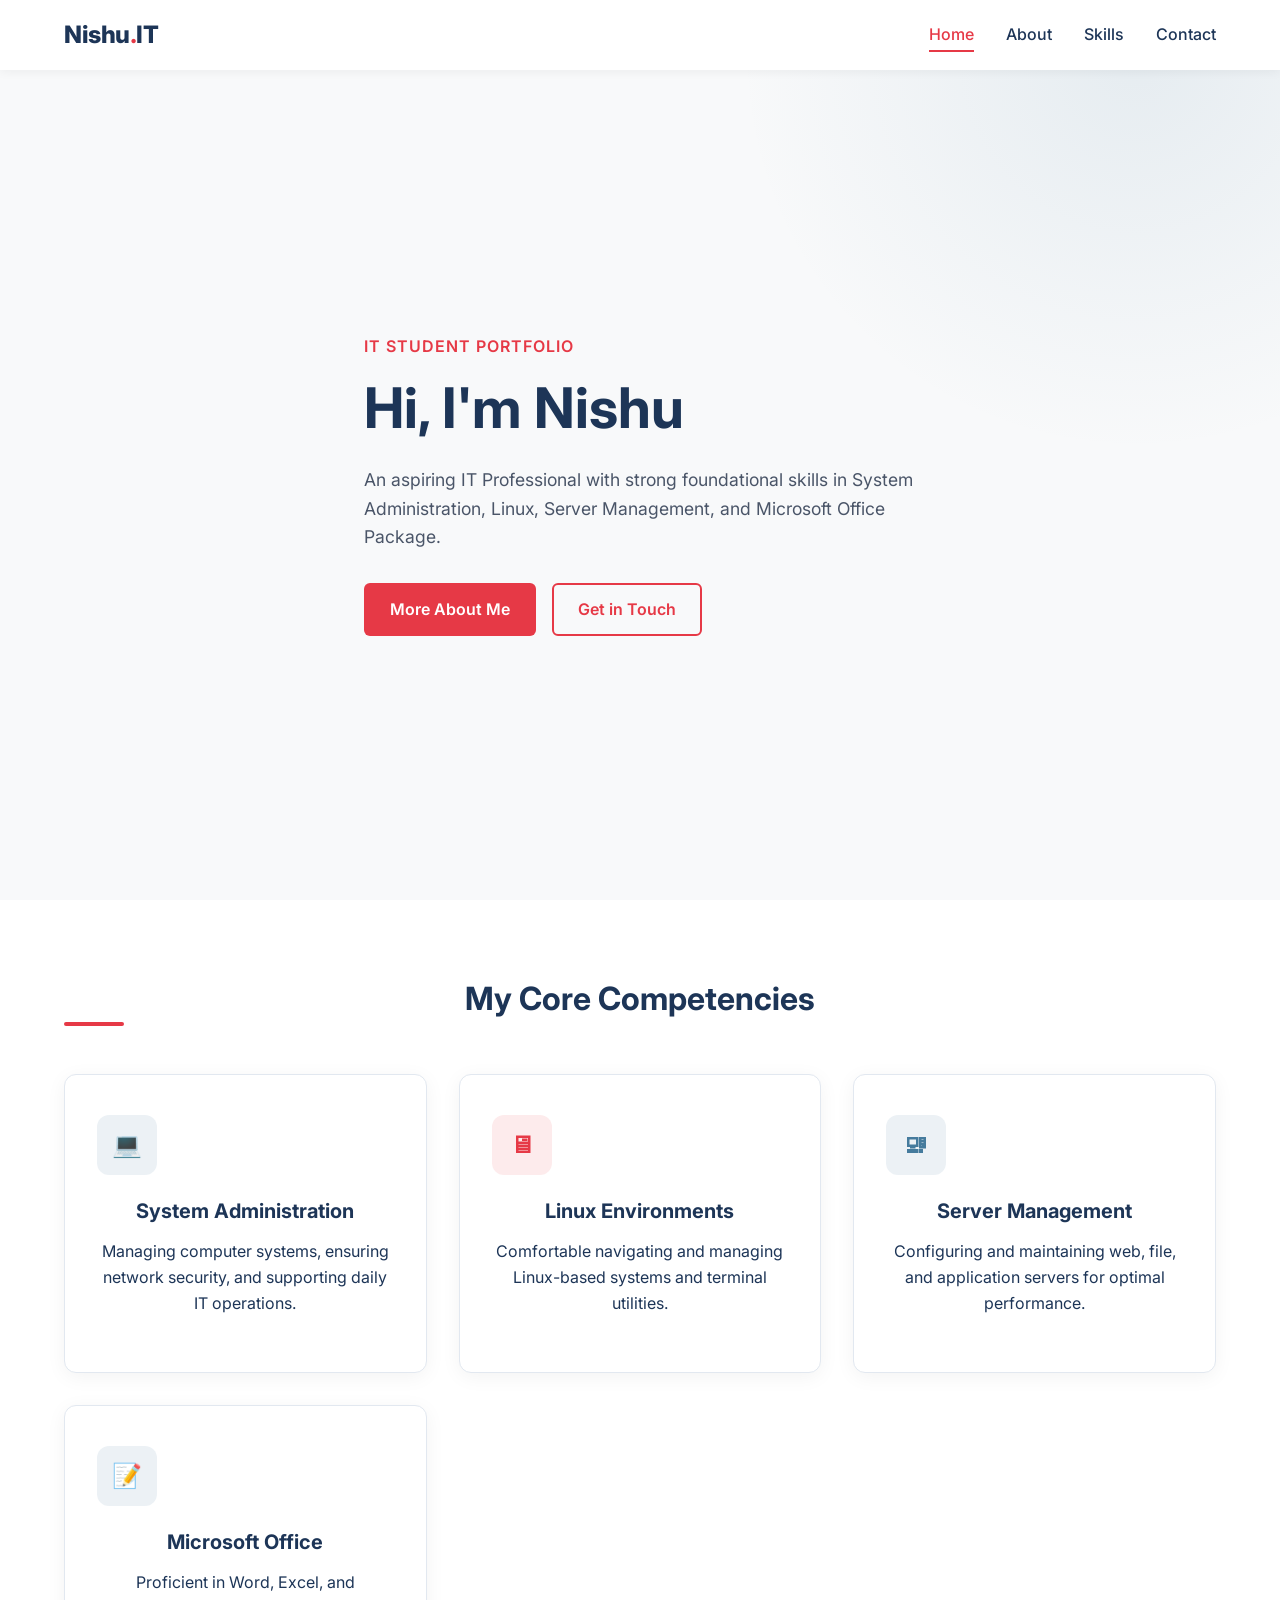
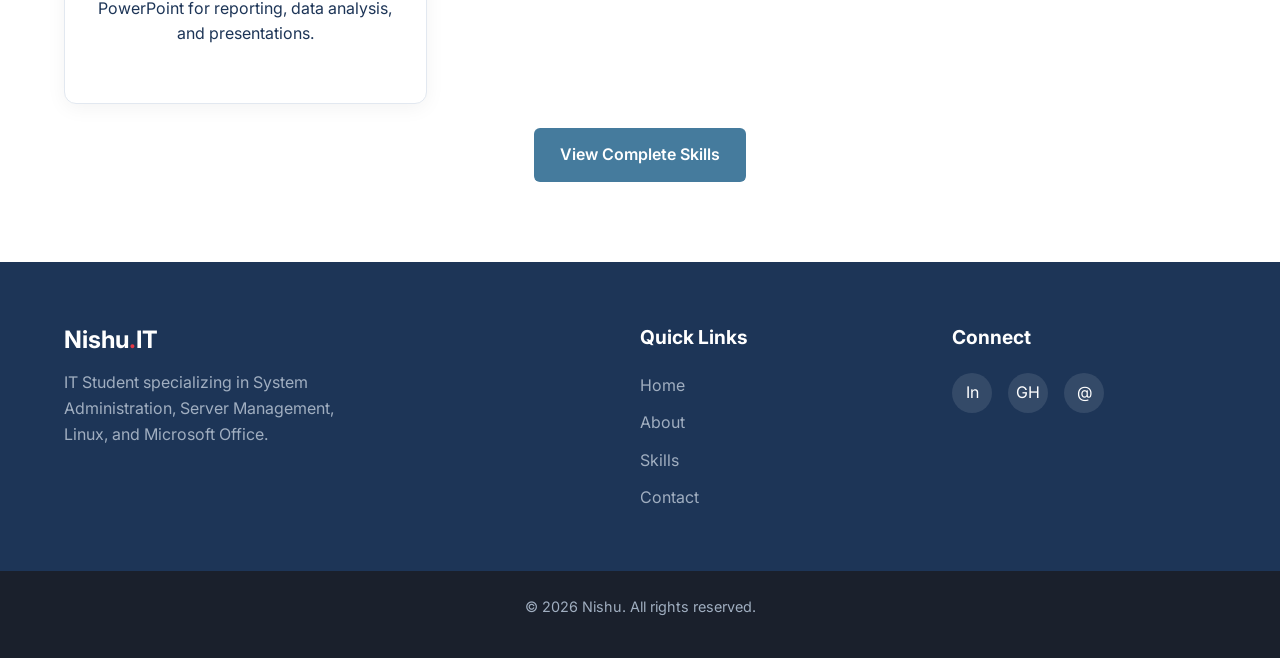
==== index.html @ 7074d77c "feat: Initialize static portfolio website with core pages, styling, and navigation components." ====
<!DOCTYPE html>
<html lang="en">
<head>
    <meta charset="UTF-8">
    <meta name="viewport" content="width=device-width, initial-scale=1.0">
    <meta name="description" content="Nishu - IT Student specialized in System Administration, Server Management, Linux, and Microsoft Office">
    <title>Nishu | IT Student Portfolio</title>
    
    <link rel="preconnect" href="https://fonts.googleapis.com">
    <link rel="preconnect" href="https://fonts.gstatic.com" crossorigin>
    <link href="https://fonts.googleapis.com/css2?family=Inter:wght@400;500;600;700;800&display=swap" rel="stylesheet">
    <link rel="stylesheet" href="styles/main.css">
</head>
<body>
    <site-navbar></site-navbar>

    <main>
        <section class="hero">
            <div class="container hero-content">
                <span class="hero-subtitle">IT Student Portfolio</span>
                <h1>Hi, I'm Nishu</h1>
                <p>An aspiring IT Professional with strong foundational skills in System Administration, Linux, Server Management, and Microsoft Office Package.</p>
                <div class="hero-buttons">
                    <a href="about.html" class="btn btn-primary">More About Me</a>
                    <a href="contact.html" class="btn btn-outline">Get in Touch</a>
                </div>
            </div>
        </section>

        <section class="section-padding">
            <div class="container text-center">
                <h2>My Core Competencies</h2>
                <div class="features-grid">
                    <div class="feature-card">
                        <div class="feature-icon">&#128187;</div>
                        <h3>System Administration</h3>
                        <p>Managing computer systems, ensuring network security, and supporting daily IT operations.</p>
                    </div>
                    <div class="feature-card">
                        <div class="feature-icon">&#128421;</div>
                        <h3>Linux Environments</h3>
                        <p>Comfortable navigating and managing Linux-based systems and terminal utilities.</p>
                    </div>
                    <div class="feature-card">
                        <div class="feature-icon">&#128435;</div>
                        <h3>Server Management</h3>
                        <p>Configuring and maintaining web, file, and application servers for optimal performance.</p>
                    </div>
                    <div class="feature-card">
                        <div class="feature-icon">&#128221;</div>
                        <h3>Microsoft Office</h3>
                        <p>Proficient in Word, Excel, and PowerPoint for reporting, data analysis, and presentations.</p>
                    </div>
                </div>
                <div class="mt-3">
                    <a href="skills.html" class="btn btn-secondary">View Complete Skills</a>
                </div>
            </div>
        </section>
    </main>

    <site-footer></site-footer>
    <script src="js/components.js"></script>
</body>
</html>
---- styles/main.css ----
:root {
    --primary-color: #E63946;  /* Red */
    --secondary-color: #457B9D; /* Blue */
    --bg-color: #FFFFFF;        /* White */
    --text-color: #1D3557;      /* Black/Dark */
    --light-bg: #F8F9FA;
    --border-color: #E2E8F0;
    --transition-speed: 0.3s;
    
    --font-main: 'Inter', -apple-system, BlinkMacSystemFont, "Segoe UI", Roboto, Helvetica, Arial, sans-serif;
}

* {
    margin: 0;
    padding: 0;
    box-sizing: border-box;
}

body {
    font-family: var(--font-main);
    color: var(--text-color);
    background-color: var(--bg-color);
    line-height: 1.6;
    display: flex;
    flex-direction: column;
    min-height: 100vh;
}

main {
    flex: 1;
}

a {
    text-decoration: none;
    color: inherit;
    transition: color var(--transition-speed) ease;
}

img {
    max-width: 100%;
    height: auto;
    display: block;
}

.container {
    width: 100%;
    max-width: 1200px;
    margin: 0 auto;
    padding: 0 1.5rem;
}

/* Typography */
h1, h2, h3, h4, h5, h6 {
    font-weight: 700;
    line-height: 1.2;
    margin-bottom: 1rem;
    color: var(--text-color);
}

h1 { font-size: 2.5rem; }
h2 { font-size: 2rem; position: relative; padding-bottom: 0.5rem; }
h2::after {
    content: '';
    position: absolute;
    bottom: 0;
    left: 0;
    width: 60px;
    height: 4px;
    background-color: var(--primary-color);
    border-radius: 2px;
}
h3 { font-size: 1.5rem; }
p { margin-bottom: 1rem; }

/* Buttons & Links */
.btn {
    display: inline-block;
    padding: 0.75rem 1.5rem;
    border-radius: 6px;
    font-weight: 600;
    text-align: center;
    cursor: pointer;
    transition: all var(--transition-speed) ease;
    border: 2px solid transparent;
}

.btn-primary {
    background-color: var(--primary-color);
    color: var(--bg-color);
}

.btn-primary:hover {
    background-color: #d62828;
    transform: translateY(-2px);
    box-shadow: 0 4px 6px rgba(230, 57, 70, 0.2);
}

.btn-secondary {
    background-color: var(--secondary-color);
    color: var(--bg-color);
}

.btn-secondary:hover {
    background-color: #1d3557;
    transform: translateY(-2px);
    box-shadow: 0 4px 6px rgba(69, 123, 157, 0.2);
}

.btn-outline {
    background-color: transparent;
    border-color: var(--primary-color);
    color: var(--primary-color);
}

.btn-outline:hover {
    background-color: var(--primary-color);
    color: var(--bg-color);
}

/* Utility Classes */
.text-center { text-align: center; }
.text-primary { color: var(--primary-color); }
.mt-1 { margin-top: 0.5rem; }
.mt-2 { margin-top: 1rem; }
.mt-3 { margin-top: 1.5rem; }
.mt-4 { margin-top: 2rem; }
.mb-1 { margin-bottom: 0.5rem; }
.mb-2 { margin-bottom: 1rem; }
.mb-3 { margin-bottom: 1.5rem; }
.mb-4 { margin-bottom: 2rem; }
.section-padding { padding: 5rem 0; }

/* Navigation */
.navbar {
    background-color: var(--bg-color);
    box-shadow: 0 2px 10px rgba(0, 0, 0, 0.05);
    position: sticky;
    top: 0;
    z-index: 1000;
}

.nav-container {
    display: flex;
    justify-content: space-between;
    align-items: center;
    height: 70px;
}

.logo {
    font-size: 1.5rem;
    font-weight: 800;
    color: var(--text-color);
    letter-spacing: -0.5px;
}

.logo .dot {
    color: var(--primary-color);
}

.nav-links {
    display: flex;
    list-style: none;
    gap: 2rem;
}

.nav-links a {
    font-weight: 500;
    font-size: 1rem;
    position: relative;
    padding: 0.5rem 0;
}

.nav-links a::after {
    content: '';
    position: absolute;
    bottom: 0;
    left: 0;
    width: 0;
    height: 2px;
    background-color: var(--primary-color);
    transition: width var(--transition-speed) ease;
}

.nav-links a:hover::after,
.nav-links a.active-link::after {
    width: 100%;
}

.nav-links a:hover,
.nav-links a.active-link {
    color: var(--primary-color);
}

.menu-toggle {
    display: none;
    background: none;
    border: none;
    font-size: 1.5rem;
    color: var(--text-color);
    cursor: pointer;
}

/* Footer */
.footer {
    background-color: var(--text-color);
    color: white;
    padding-top: 4rem;
}

.footer-container {
    display: grid;
    grid-template-columns: 2fr 1fr 1fr;
    gap: 3rem;
    margin-bottom: 3rem;
}

.footer-info h3 {
    color: white;
}

.footer-info .dot {
    color: var(--primary-color);
}

.footer-info p {
    color: #a0aec0;
    max-width: 300px;
}

.footer-links h4, .footer-social h4 {
    color: white;
    margin-bottom: 1.5rem;
    font-size: 1.2rem;
}

.footer-links ul {
    list-style: none;
}

.footer-links li {
    margin-bottom: 0.75rem;
}

.footer-links a {
    color: #a0aec0;
}

.footer-links a:hover {
    color: var(--primary-color);
    padding-left: 5px;
}

.social-icons {
    display: flex;
    gap: 1rem;
}

.social-icon {
    display: inline-flex;
    align-items: center;
    justify-content: center;
    width: 40px;
    height: 40px;
    background-color: rgba(255, 255, 255, 0.1);
    border-radius: 50%;
    color: white;
    transition: all var(--transition-speed) ease;
}

.social-icon:hover {
    background-color: var(--primary-color);
    transform: translateY(-3px);
}

.footer-bottom {
    background-color: #1a202c;
    text-align: center;
    padding: 1.5rem 0;
    color: #a0aec0;
    font-size: 0.9rem;
}

/* Hero Section */
.hero {
    min-height: calc(100vh - 70px);
    display: flex;
    align-items: center;
    background-color: var(--light-bg);
    position: relative;
    overflow: hidden;
}

.hero::before {
    content: '';
    position: absolute;
    top: -50%;
    right: -20%;
    width: 800px;
    height: 800px;
    border-radius: 50%;
    background: radial-gradient(circle, rgba(69, 123, 157, 0.1) 0%, rgba(248, 249, 250, 0) 70%);
}

.hero-content {
    max-width: 600px;
    position: relative;
    z-index: 10;
}

.hero-subtitle {
    display: inline-block;
    color: var(--primary-color);
    font-weight: 600;
    letter-spacing: 1px;
    text-transform: uppercase;
    margin-bottom: 1rem;
}

.hero h1 {
    font-size: 3.5rem;
    margin-bottom: 1.5rem;
}

.hero p {
    font-size: 1.1rem;
    color: #4a5568;
    margin-bottom: 2rem;
}

.hero-buttons {
    display: flex;
    gap: 1rem;
}

/* Page Headers */
.page-header {
    background-color: var(--light-bg);
    padding: 4rem 0;
    text-align: center;
    border-bottom: 1px solid var(--border-color);
}

.page-header h1 {
    margin-bottom: 0.5rem;
}

.page-header p {
    color: #4a5568;
    max-width: 600px;
    margin: 0 auto;
}

/* Sections */
.features-grid {
    display: grid;
    grid-template-columns: repeat(auto-fit, minmax(280px, 1fr));
    gap: 2rem;
    margin-top: 3rem;
}

.feature-card {
    background-color: var(--bg-color);
    padding: 2.5rem 2rem;
    border-radius: 12px;
    box-shadow: 0 4px 20px rgba(0, 0, 0, 0.05);
    border: 1px solid var(--border-color);
    transition: transform var(--transition-speed) ease, box-shadow var(--transition-speed) ease;
}

.feature-card:hover {
    transform: translateY(-5px);
    box-shadow: 0 10px 30px rgba(0, 0, 0, 0.08);
    border-color: var(--secondary-color);
}

.feature-icon {
    width: 60px;
    height: 60px;
    background-color: rgba(69, 123, 157, 0.1);
    color: var(--secondary-color);
    border-radius: 12px;
    display: flex;
    align-items: center;
    justify-content: center;
    font-size: 1.5rem;
    font-weight: bold;
    margin-bottom: 1.5rem;
}

.feature-card:nth-child(2) .feature-icon {
    background-color: rgba(230, 57, 70, 0.1);
    color: var(--primary-color);
}

.feature-card h3 {
    margin-bottom: 1rem;
    font-size: 1.25rem;
}

/* Skills Page */
.skills-category {
    margin-bottom: 4rem;
}

.skills-list {
    display: grid;
    grid-template-columns: repeat(auto-fill, minmax(200px, 1fr));
    gap: 1.5rem;
}

.skill-item {
    background-color: var(--light-bg);
    padding: 1.5rem;
    border-radius: 8px;
    text-align: center;
    font-weight: 500;
    border: 1px solid var(--border-color);
    transition: all var(--transition-speed) ease;
}

.skill-item:hover {
    background-color: var(--primary-color);
    color: white;
    border-color: var(--primary-color);
    transform: scale(1.05);
}

/* Contact form */
.contact-wrapper {
    display: grid;
    grid-template-columns: 1fr 1fr;
    gap: 4rem;
}

.contact-info-card {
    background-color: var(--light-bg);
    padding: 2.5rem;
    border-radius: 12px;
    margin-bottom: 1.5rem;
}

.contact-info-card h3 {
    display: flex;
    align-items: center;
    gap: 1rem;
    margin-bottom: 0.5rem;
}

.info-icon {
    color: var(--primary-color);
}

.form-group {
    margin-bottom: 1.5rem;
}

.form-group label {
    display: block;
    font-weight: 500;
    margin-bottom: 0.5rem;
}

.form-control {
    width: 100%;
    padding: 0.75rem 1rem;
    border: 1px solid var(--border-color);
    border-radius: 6px;
    font-family: inherit;
    font-size: 1rem;
    transition: border-color var(--transition-speed) ease;
}

.form-control:focus {
    outline: none;
    border-color: var(--secondary-color);
    box-shadow: 0 0 0 3px rgba(69, 123, 157, 0.1);
}

textarea.form-control {
    resize: vertical;
    min-height: 150px;
}

/* About Page */
.about-content {
    display: grid;
    grid-template-columns: 1fr 1fr;
    gap: 4rem;
    align-items: center;
}

.about-text h2 {
    margin-bottom: 1.5rem;
}

.about-image {
    background-color: var(--light-bg);
    border-radius: 20px;
    height: 400px;
    display: flex;
    align-items: center;
    justify-content: center;
    border: 1px solid var(--border-color);
    position: relative;
}

.about-image::after {
    content: '';
    position: absolute;
    top: 20px;
    left: -20px;
    width: 100%;
    height: 100%;
    border: 3px solid var(--primary-color);
    border-radius: 20px;
    z-index: -1;
}

/* Responsive */
@media (max-width: 991px) {
    .hero h1 { font-size: 2.8rem; }
    .about-content, .contact-wrapper { grid-template-columns: 1fr; gap: 3rem; }
    .footer-container { grid-template-columns: 1fr 1fr; }
}

@media (max-width: 768px) {
    .menu-toggle { display: block; }
    
    .nav-links {
        position: absolute;
        top: 70px;
        left: 0;
        width: 100%;
        background-color: var(--bg-color);
        flex-direction: column;
        gap: 0;
        box-shadow: 0 10px 15px rgba(0, 0, 0, 0.05);
        clip-path: polygon(0 0, 100% 0, 100% 0, 0 0);
        transition: clip-path 0.4s ease-in-out;
    }
    
    .nav-links.active {
        clip-path: polygon(0 0, 100% 0, 100% 100%, 0 100%);
    }
    
    .nav-links li {
        width: 100%;
        text-align: center;
    }
    
    .nav-links a {
        display: block;
        padding: 1rem;
        border-bottom: 1px solid var(--border-color);
    }
    
    .nav-links a::after { display: none; }
    
    .hero { min-height: auto; padding: 4rem 0; text-align: center; }
    .hero-buttons { justify-content: center; }
    .footer-container { grid-template-columns: 1fr; gap: 2rem; }
}

@media (max-width: 576px) {
    .hero h1 { font-size: 2.2rem; }
    .hero-buttons { flex-direction: column; }
    .section-padding { padding: 3rem 0; }
}
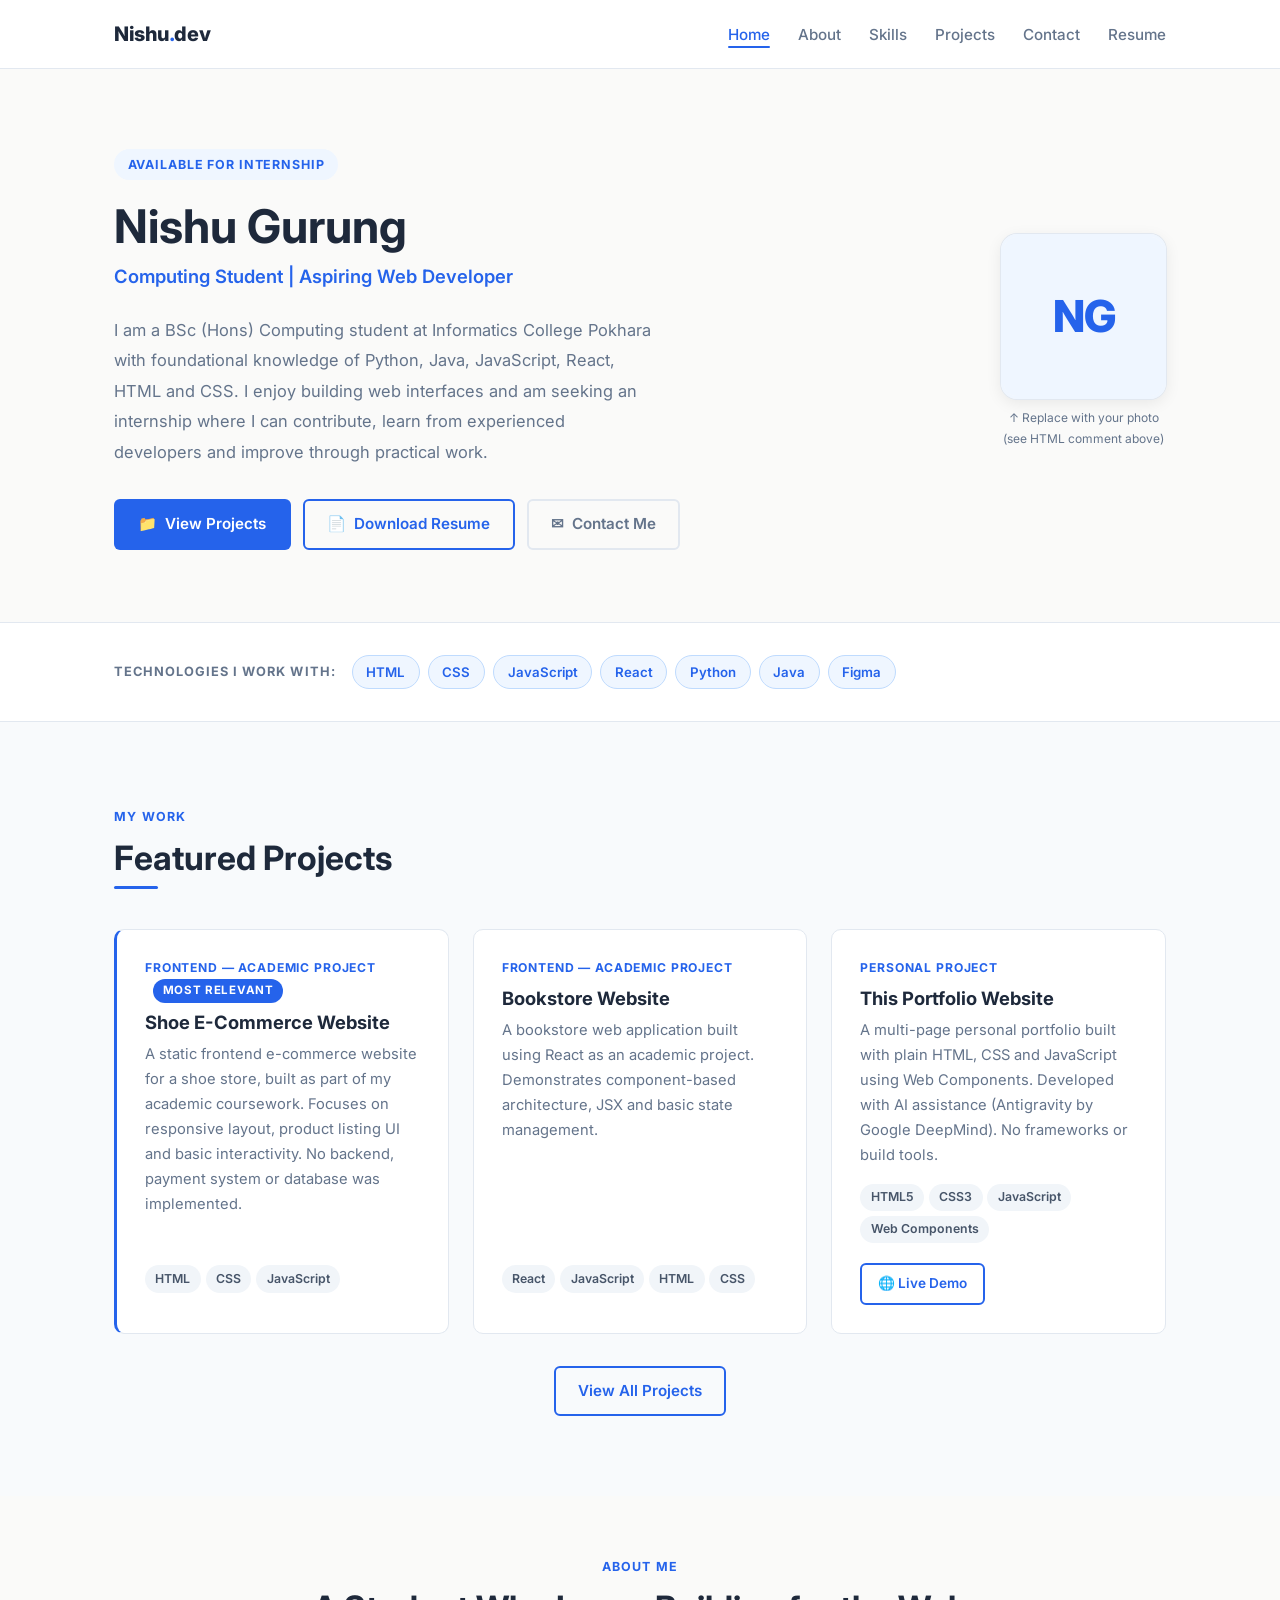
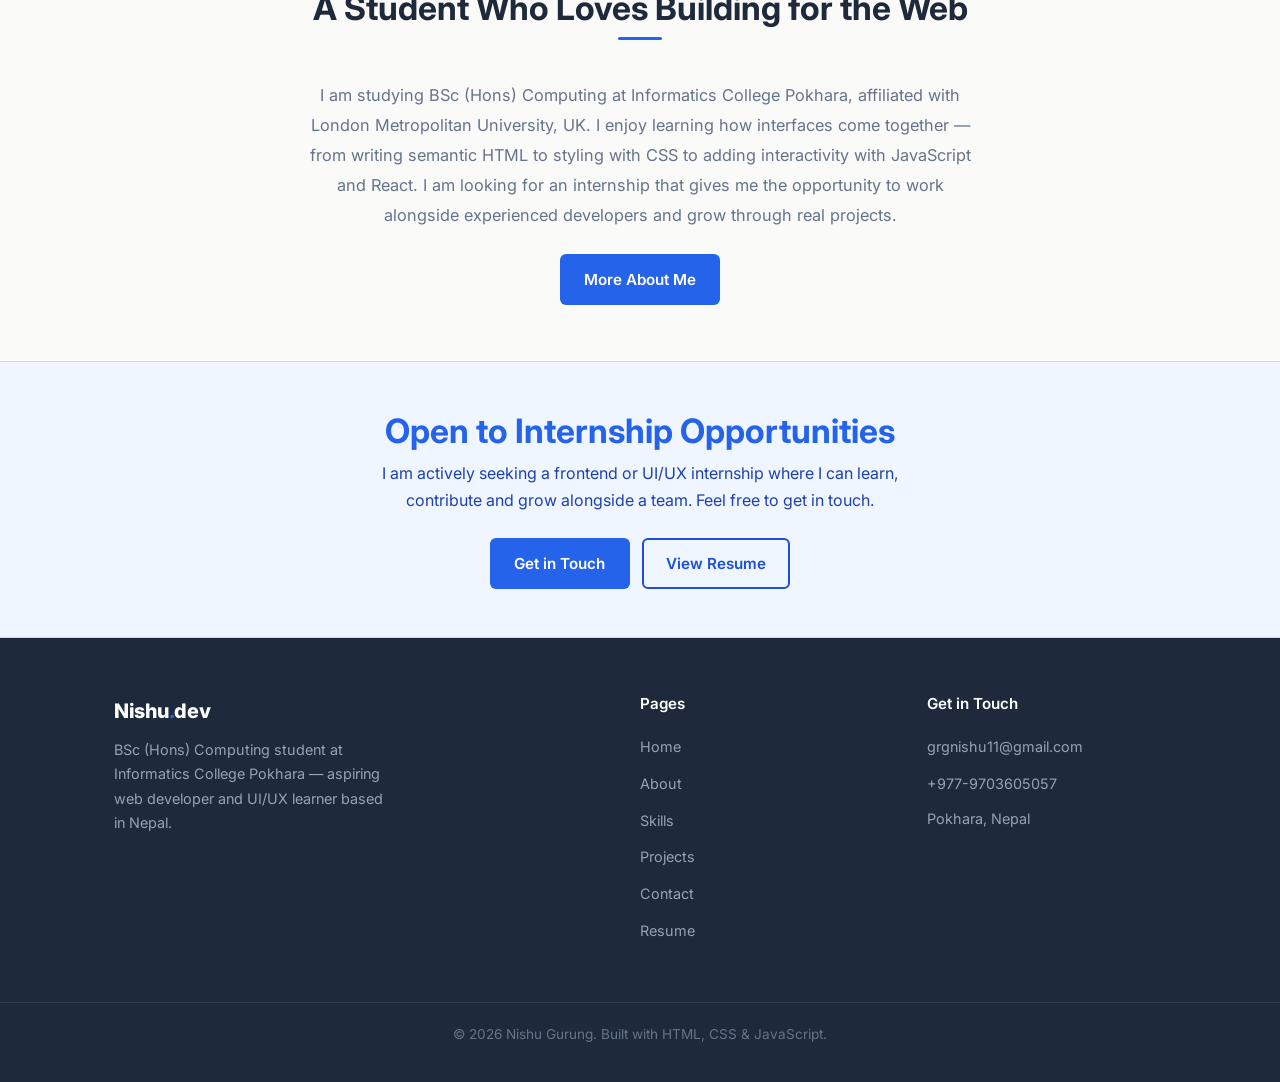
==== commit 64c77f6c: "Updating Portfolio update" ====
--- a/index.html
+++ b/index.html
@@ -3,9 +3,9 @@
 <head>
     <meta charset="UTF-8">
     <meta name="viewport" content="width=device-width, initial-scale=1.0">
-    <meta name="description" content="Nishu - IT Student specialized in System Administration, Server Management, Linux, and Microsoft Office">
-    <title>Nishu | IT Student Portfolio</title>
-    
+    <meta name="description" content="Nishu Gurung — BSc (Hons) Computing student at Informatics College Pokhara, aspiring web developer seeking a frontend or UI/UX internship.">
+    <title>Nishu Gurung | Computing Student & Aspiring Web Developer</title>
+
     <link rel="preconnect" href="https://fonts.googleapis.com">
     <link rel="preconnect" href="https://fonts.gstatic.com" crossorigin>
     <link href="https://fonts.googleapis.com/css2?family=Inter:wght@400;500;600;700;800&display=swap" rel="stylesheet">
@@ -15,45 +15,169 @@
     <site-navbar></site-navbar>
 
     <main>
+        <!-- ─── Hero ─────────────────────────────── -->
         <section class="hero">
-            <div class="container hero-content">
-                <span class="hero-subtitle">IT Student Portfolio</span>
-                <h1>Hi, I'm Nishu</h1>
-                <p>An aspiring IT Professional with strong foundational skills in System Administration, Linux, Server Management, and Microsoft Office Package.</p>
-                <div class="hero-buttons">
-                    <a href="about.html" class="btn btn-primary">More About Me</a>
-                    <a href="contact.html" class="btn btn-outline">Get in Touch</a>
+            <div class="container">
+                <div class="hero-inner">
+                    <div class="hero-text">
+                        <span class="badge">Available for Internship</span>
+                        <h1>Nishu Gurung</h1>
+                        <p class="hero-subtitle">Computing Student&nbsp;|&nbsp;Aspiring Web Developer</p>
+                        <p class="hero-intro">
+                            I am a BSc&nbsp;(Hons) Computing student at Informatics College Pokhara
+                            with foundational knowledge of Python, Java, JavaScript, React, HTML and CSS.
+                            I enjoy building web interfaces and am seeking an internship where I can
+                            contribute, learn from experienced developers and improve through practical work.
+                        </p>
+                        <div class="hero-buttons">
+                            <a href="projects.html" class="btn btn-primary">&#128193;&nbsp; View Projects</a>
+                            <a href="resume.html"   class="btn btn-outline">&#128196;&nbsp; Download Resume</a>
+                            <a href="contact.html"  class="btn btn-ghost">&#9993;&nbsp; Contact Me</a>
+                        </div>
+                    </div>
+
+                    <div class="profile-photo-wrap">
+                        <!--
+                            PHOTO: To display your real photo here:
+                            1. Save your photo as:  assets/profile.jpg
+                            2. Remove the .avatar-initials div below
+                            3. Uncomment the <img> tag below
+
+                            <img
+                                src="assets/profile.jpg"
+                                alt="Nishu Gurung — portrait"
+                                class="profile-img-container"
+                                style="display:block; width:165px; height:165px; object-fit:cover; border-radius:16px; border:3px solid var(--primary-light); box-shadow: var(--shadow-md);"
+                            >
+                        -->
+                        <div class="profile-img-container">
+                            <div class="avatar-initials" role="img" aria-label="Nishu Gurung — initials avatar">NG</div>
+                        </div>
+                        <p style="font-size:.75rem; color:var(--text-muted); text-align:center; margin-top:.6rem;">
+                            ↑ Replace with your photo<br>(see HTML comment above)
+                        </p>
+                    </div>
                 </div>
             </div>
         </section>
 
-        <section class="section-padding">
-            <div class="container text-center">
-                <h2>My Core Competencies</h2>
-                <div class="features-grid">
-                    <div class="feature-card">
-                        <div class="feature-icon">&#128187;</div>
-                        <h3>System Administration</h3>
-                        <p>Managing computer systems, ensuring network security, and supporting daily IT operations.</p>
-                    </div>
-                    <div class="feature-card">
-                        <div class="feature-icon">&#128421;</div>
-                        <h3>Linux Environments</h3>
-                        <p>Comfortable navigating and managing Linux-based systems and terminal utilities.</p>
-                    </div>
-                    <div class="feature-card">
-                        <div class="feature-icon">&#128435;</div>
-                        <h3>Server Management</h3>
-                        <p>Configuring and maintaining web, file, and application servers for optimal performance.</p>
-                    </div>
-                    <div class="feature-card">
-                        <div class="feature-icon">&#128221;</div>
-                        <h3>Microsoft Office</h3>
-                        <p>Proficient in Word, Excel, and PowerPoint for reporting, data analysis, and presentations.</p>
+        <!-- ─── Skills Strip ─────────────────────── -->
+        <div class="skills-strip">
+            <div class="container">
+                <div class="skills-strip-inner">
+                    <span class="strip-label">Technologies I work with:</span>
+                    <div class="strip-chips">
+                        <span class="strip-chip">HTML</span>
+                        <span class="strip-chip">CSS</span>
+                        <span class="strip-chip">JavaScript</span>
+                        <span class="strip-chip">React</span>
+                        <span class="strip-chip">Python</span>
+                        <span class="strip-chip">Java</span>
+                        <span class="strip-chip">Figma</span>
                     </div>
                 </div>
-                <div class="mt-3">
-                    <a href="skills.html" class="btn btn-secondary">View Complete Skills</a>
+            </div>
+        </div>
+
+        <!-- ─── Featured Projects ─────────────────── -->
+        <section class="section-padding" style="background: var(--surface-alt);">
+            <div class="container">
+                <p class="section-label">My Work</p>
+                <h2 class="section-heading">Featured Projects</h2>
+
+                <div class="projects-preview-grid">
+                    <!-- Project 1 -->
+                    <div class="project-card project-featured">
+                        <p class="project-type">Frontend — Academic Project <span class="featured-badge">Most Relevant</span></p>
+                        <h3>Shoe E-Commerce Website</h3>
+                        <p class="project-desc">
+                            A static frontend e-commerce website for a shoe store, built as part of my academic coursework.
+                            Focuses on responsive layout, product listing UI and basic interactivity.
+                            No backend, payment system or database was implemented.
+                        </p>
+                        <div class="tech-row">
+                            <span class="tech-badge">HTML</span>
+                            <span class="tech-badge">CSS</span>
+                            <span class="tech-badge">JavaScript</span>
+                        </div>
+                        <!-- Add repo/demo links here when available -->
+                    </div>
+
+                    <!-- Project 2 -->
+                    <div class="project-card">
+                        <p class="project-type">Frontend — Academic Project</p>
+                        <h3>Bookstore Website</h3>
+                        <p class="project-desc">
+                            A bookstore web application built using React as an academic project.
+                            Demonstrates component-based architecture, JSX and basic state management.
+                        </p>
+                        <div class="tech-row">
+                            <span class="tech-badge">React</span>
+                            <span class="tech-badge">JavaScript</span>
+                            <span class="tech-badge">HTML</span>
+                            <span class="tech-badge">CSS</span>
+                        </div>
+                    </div>
+
+                    <!-- Project 3: this portfolio -->
+                    <div class="project-card">
+                        <p class="project-type">Personal Project</p>
+                        <h3>This Portfolio Website</h3>
+                        <p class="project-desc">
+                            A multi-page personal portfolio built with plain HTML, CSS and JavaScript using Web Components.
+                            Developed with AI assistance (Antigravity by Google DeepMind). No frameworks or build tools.
+                        </p>
+                        <div class="tech-row">
+                            <span class="tech-badge">HTML5</span>
+                            <span class="tech-badge">CSS3</span>
+                            <span class="tech-badge">JavaScript</span>
+                            <span class="tech-badge">Web Components</span>
+                        </div>
+                        <div class="project-links">
+                            <a href="https://nishugurung.com.np/" target="_blank" rel="noopener" class="btn btn-outline btn-sm">
+                                &#127760; Live Demo
+                            </a>
+                        </div>
+                    </div>
+                </div>
+
+                <div class="text-center mt-4">
+                    <a href="projects.html" class="btn btn-outline">View All Projects</a>
+                </div>
+            </div>
+        </section>
+
+        <!-- ─── About Teaser ──────────────────────── -->
+        <section class="section-padding-sm">
+            <div class="container">
+                <div style="max-width:680px; margin:0 auto; text-align:center;">
+                    <p class="section-label">About Me</p>
+                    <h2 class="section-heading centered">A Student Who Loves Building for the Web</h2>
+                    <p style="color:var(--text-muted); font-size:1.02rem; line-height:1.85;">
+                        I am studying BSc&nbsp;(Hons) Computing at Informatics College Pokhara, affiliated with
+                        London Metropolitan University, UK. I enjoy learning how interfaces come together — from
+                        writing semantic HTML to styling with CSS to adding interactivity with JavaScript and React.
+                        I am looking for an internship that gives me the opportunity to work alongside experienced
+                        developers and grow through real projects.
+                    </p>
+                    <div class="mt-3">
+                        <a href="about.html" class="btn btn-primary">More About Me</a>
+                    </div>
+                </div>
+            </div>
+        </section>
+
+        <!-- ─── CTA Banner ────────────────────────── -->
+        <section style="background:var(--primary-light); border-top:1px solid var(--primary-border); border-bottom:1px solid var(--primary-border); padding:3rem 0;">
+            <div class="container text-center">
+                <h2 style="color:var(--primary); margin-bottom:.5rem;">Open to Internship Opportunities</h2>
+                <p style="color:#1E40AF; max-width:520px; margin:0 auto 1.5rem;">
+                    I am actively seeking a frontend or UI/UX internship where I can learn, contribute
+                    and grow alongside a team. Feel free to get in touch.
+                </p>
+                <div style="display:flex; gap:.75rem; justify-content:center; flex-wrap:wrap;">
+                    <a href="contact.html"  class="btn btn-primary">Get in Touch</a>
+                    <a href="resume.html"   class="btn btn-outline" style="border-color:#1D4ED8; color:#1D4ED8;">View Resume</a>
                 </div>
             </div>
         </section>
--- a/styles/main.css
+++ b/styles/main.css
@@ -1,568 +1,780 @@
+/* =========================================================
+   Nishu Gurung | Personal Portfolio — main.css
+   Design: clean professional, warm-white bg, blue accent
+   ========================================================= */
+
 :root {
-    --primary-color: #E63946;  /* Red */
-    --secondary-color: #457B9D; /* Blue */
-    --bg-color: #FFFFFF;        /* White */
-    --text-color: #1D3557;      /* Black/Dark */
-    --light-bg: #F8F9FA;
-    --border-color: #E2E8F0;
-    --transition-speed: 0.3s;
-    
-    --font-main: 'Inter', -apple-system, BlinkMacSystemFont, "Segoe UI", Roboto, Helvetica, Arial, sans-serif;
-}
-
-* {
-    margin: 0;
-    padding: 0;
-    box-sizing: border-box;
-}
-
+    /* Colour tokens */
+    --primary:        #2563EB;   /* blue accent */
+    --primary-hover:  #1D4ED8;
+    --primary-light:  #EFF6FF;
+    --primary-border: #BFDBFE;
+
+    --bg:             #FAFAF9;   /* warm white page */
+    --surface:        #FFFFFF;   /* card / form surfaces */
+    --surface-alt:    #F8FAFC;   /* subtle section tint */
+
+    --text:           #1E293B;   /* body text */
+    --text-muted:     #64748B;   /* secondary / captions */
+    --text-light:     #94A3B8;
+
+    --border:         #E2E8F0;
+    --shadow-sm:      0 1px 3px rgba(0,0,0,.05);
+    --shadow-md:      0 4px 16px rgba(0,0,0,.08);
+    --shadow-lg:      0 10px 32px rgba(0,0,0,.10);
+
+    --radius:         10px;
+    --radius-sm:      6px;
+    --radius-lg:      16px;
+
+    --transition:     0.25s ease;
+    --font:           'Inter', -apple-system, BlinkMacSystemFont, 'Segoe UI', Roboto, sans-serif;
+    --max-w:          1100px;
+    --nav-h:          68px;
+}
+
+/* ── Reset ──────────────────────────────────────── */
+*, *::before, *::after { box-sizing: border-box; margin: 0; padding: 0; }
+html { scroll-behavior: smooth; }
 body {
-    font-family: var(--font-main);
-    color: var(--text-color);
-    background-color: var(--bg-color);
-    line-height: 1.6;
+    font-family: var(--font);
+    background: var(--bg);
+    color: var(--text);
+    line-height: 1.7;
     display: flex;
     flex-direction: column;
     min-height: 100vh;
-}
-
-main {
-    flex: 1;
-}
-
-a {
-    text-decoration: none;
-    color: inherit;
-    transition: color var(--transition-speed) ease;
-}
-
-img {
-    max-width: 100%;
-    height: auto;
-    display: block;
-}
-
+    -webkit-font-smoothing: antialiased;
+}
+main { flex: 1; }
+img { max-width: 100%; height: auto; display: block; }
+a  { text-decoration: none; color: inherit; transition: color var(--transition); }
+ul { list-style: none; }
+
+/* ── Container ──────────────────────────────────── */
 .container {
     width: 100%;
-    max-width: 1200px;
+    max-width: var(--max-w);
     margin: 0 auto;
     padding: 0 1.5rem;
 }
 
-/* Typography */
-h1, h2, h3, h4, h5, h6 {
+/* ── Typography ─────────────────────────────────── */
+h1, h2, h3, h4 {
     font-weight: 700;
-    line-height: 1.2;
-    margin-bottom: 1rem;
-    color: var(--text-color);
-}
-
-h1 { font-size: 2.5rem; }
-h2 { font-size: 2rem; position: relative; padding-bottom: 0.5rem; }
-h2::after {
+    line-height: 1.25;
+    color: var(--text);
+    margin-bottom: .75rem;
+}
+h1 { font-size: clamp(1.9rem, 5vw, 2.9rem); }
+h2 { font-size: clamp(1.5rem, 3vw, 2.1rem); }
+h3 { font-size: 1.2rem; }
+h4 { font-size: 1rem; }
+p  { margin-bottom: 1rem; }
+
+.section-label {
+    display: inline-block;
+    font-size: .78rem;
+    font-weight: 700;
+    letter-spacing: .1em;
+    text-transform: uppercase;
+    color: var(--primary);
+    margin-bottom: .6rem;
+}
+
+.section-heading {
+    position: relative;
+    padding-bottom: .65rem;
+    margin-bottom: 2.5rem;
+}
+.section-heading::after {
     content: '';
     position: absolute;
-    bottom: 0;
-    left: 0;
-    width: 60px;
-    height: 4px;
-    background-color: var(--primary-color);
+    bottom: 0; left: 0;
+    width: 44px; height: 3px;
+    background: var(--primary);
     border-radius: 2px;
 }
-h3 { font-size: 1.5rem; }
-p { margin-bottom: 1rem; }
-
-/* Buttons & Links */
+.section-heading.centered  { text-align: center; }
+.section-heading.centered::after { left: 50%; transform: translateX(-50%); }
+
+/* ── Buttons ────────────────────────────────────── */
 .btn {
-    display: inline-block;
-    padding: 0.75rem 1.5rem;
-    border-radius: 6px;
+    display: inline-flex;
+    align-items: center;
+    justify-content: center;
+    gap: .4rem;
+    padding: .65rem 1.4rem;
+    border-radius: var(--radius-sm);
+    font-family: var(--font);
     font-weight: 600;
-    text-align: center;
+    font-size: .95rem;
     cursor: pointer;
-    transition: all var(--transition-speed) ease;
+    transition: all var(--transition);
     border: 2px solid transparent;
-}
-
+    white-space: nowrap;
+}
+.btn:focus-visible {
+    outline: 3px solid var(--primary);
+    outline-offset: 3px;
+}
 .btn-primary {
-    background-color: var(--primary-color);
-    color: var(--bg-color);
-}
-
+    background: var(--primary);
+    color: #fff;
+}
 .btn-primary:hover {
-    background-color: #d62828;
+    background: var(--primary-hover);
     transform: translateY(-2px);
-    box-shadow: 0 4px 6px rgba(230, 57, 70, 0.2);
-}
-
-.btn-secondary {
-    background-color: var(--secondary-color);
-    color: var(--bg-color);
-}
-
-.btn-secondary:hover {
-    background-color: #1d3557;
+    box-shadow: 0 4px 14px rgba(37,99,235,.28);
+}
+.btn-outline {
+    background: transparent;
+    border-color: var(--primary);
+    color: var(--primary);
+}
+.btn-outline:hover {
+    background: var(--primary);
+    color: #fff;
     transform: translateY(-2px);
-    box-shadow: 0 4px 6px rgba(69, 123, 157, 0.2);
-}
-
-.btn-outline {
-    background-color: transparent;
-    border-color: var(--primary-color);
-    color: var(--primary-color);
-}
-
-.btn-outline:hover {
-    background-color: var(--primary-color);
-    color: var(--bg-color);
-}
-
-/* Utility Classes */
-.text-center { text-align: center; }
-.text-primary { color: var(--primary-color); }
-.mt-1 { margin-top: 0.5rem; }
+}
+.btn-ghost {
+    background: transparent;
+    border-color: var(--border);
+    color: var(--text-muted);
+}
+.btn-ghost:hover {
+    border-color: var(--primary);
+    color: var(--primary);
+    background: var(--primary-light);
+}
+.btn-sm {
+    padding: .45rem 1rem;
+    font-size: .85rem;
+}
+
+/* ── Utility ────────────────────────────────────── */
+.text-center  { text-align: center; }
+.text-muted   { color: var(--text-muted); }
+.section-padding    { padding: 5rem 0; }
+.section-padding-sm { padding: 3.5rem 0; }
+.mt-1 { margin-top: .5rem; }
 .mt-2 { margin-top: 1rem; }
 .mt-3 { margin-top: 1.5rem; }
 .mt-4 { margin-top: 2rem; }
-.mb-1 { margin-bottom: 0.5rem; }
+.mb-1 { margin-bottom: .5rem; }
 .mb-2 { margin-bottom: 1rem; }
 .mb-3 { margin-bottom: 1.5rem; }
 .mb-4 { margin-bottom: 2rem; }
-.section-padding { padding: 5rem 0; }
-
-/* Navigation */
+
+/* ── Navigation ─────────────────────────────────── */
 .navbar {
-    background-color: var(--bg-color);
-    box-shadow: 0 2px 10px rgba(0, 0, 0, 0.05);
+    background: var(--surface);
+    border-bottom: 1px solid var(--border);
     position: sticky;
     top: 0;
-    z-index: 1000;
-}
-
+    z-index: 200;
+}
 .nav-container {
     display: flex;
+    align-items: center;
     justify-content: space-between;
-    align-items: center;
-    height: 70px;
-}
-
+    height: var(--nav-h);
+}
 .logo {
-    font-size: 1.5rem;
+    font-size: 1.25rem;
     font-weight: 800;
-    color: var(--text-color);
-    letter-spacing: -0.5px;
-}
-
-.logo .dot {
-    color: var(--primary-color);
-}
-
+    color: var(--text);
+    letter-spacing: -.3px;
+}
+.logo span { color: var(--primary); }
 .nav-links {
     display: flex;
-    list-style: none;
-    gap: 2rem;
-}
-
+    gap: 1.75rem;
+}
 .nav-links a {
     font-weight: 500;
-    font-size: 1rem;
+    font-size: .95rem;
+    color: var(--text-muted);
     position: relative;
-    padding: 0.5rem 0;
-}
-
+    padding: .3rem 0;
+}
+.nav-links a:hover,
+.nav-links a.active-link { color: var(--primary); }
 .nav-links a::after {
     content: '';
     position: absolute;
-    bottom: 0;
-    left: 0;
-    width: 0;
-    height: 2px;
-    background-color: var(--primary-color);
-    transition: width var(--transition-speed) ease;
-}
-
+    bottom: 0; left: 0;
+    width: 0; height: 2px;
+    background: var(--primary);
+    border-radius: 1px;
+    transition: width var(--transition);
+}
 .nav-links a:hover::after,
-.nav-links a.active-link::after {
-    width: 100%;
-}
-
-.nav-links a:hover,
-.nav-links a.active-link {
-    color: var(--primary-color);
-}
+.nav-links a.active-link::after { width: 100%; }
 
 .menu-toggle {
     display: none;
     background: none;
-    border: none;
-    font-size: 1.5rem;
-    color: var(--text-color);
+    border: 1.5px solid var(--border);
+    border-radius: var(--radius-sm);
+    padding: .35rem .65rem;
+    font-size: 1.25rem;
+    color: var(--text);
     cursor: pointer;
-}
-
-/* Footer */
+    transition: border-color var(--transition);
+}
+.menu-toggle:hover { border-color: var(--primary); color: var(--primary); }
+.menu-toggle:focus-visible { outline: 3px solid var(--primary); outline-offset: 2px; }
+
+/* ── Footer ─────────────────────────────────────── */
 .footer {
-    background-color: var(--text-color);
-    color: white;
-    padding-top: 4rem;
-}
-
-.footer-container {
+    background: #1E293B;
+    color: #CBD5E1;
+    padding-top: 3.5rem;
+}
+.footer-grid {
     display: grid;
     grid-template-columns: 2fr 1fr 1fr;
     gap: 3rem;
     margin-bottom: 3rem;
 }
-
-.footer-info h3 {
-    color: white;
-}
-
-.footer-info .dot {
-    color: var(--primary-color);
-}
-
-.footer-info p {
-    color: #a0aec0;
-    max-width: 300px;
-}
-
-.footer-links h4, .footer-social h4 {
-    color: white;
-    margin-bottom: 1.5rem;
-    font-size: 1.2rem;
-}
-
-.footer-links ul {
-    list-style: none;
-}
-
-.footer-links li {
-    margin-bottom: 0.75rem;
-}
-
-.footer-links a {
-    color: #a0aec0;
-}
-
-.footer-links a:hover {
-    color: var(--primary-color);
-    padding-left: 5px;
-}
-
-.social-icons {
-    display: flex;
-    gap: 1rem;
-}
-
-.social-icon {
+.footer-brand .logo { color: #fff; }
+.footer-brand p {
+    color: #94A3B8;
+    font-size: .9rem;
+    max-width: 280px;
+    margin-top: .6rem;
+    line-height: 1.7;
+}
+.footer-col h4 {
+    color: #fff;
+    font-size: .95rem;
+    font-weight: 600;
+    margin-bottom: 1.25rem;
+}
+.footer-col li { margin-bottom: .6rem; }
+.footer-col a { color: #94A3B8; font-size: .9rem; }
+.footer-col a:hover { color: var(--primary); }
+.social-row { display: flex; gap: .6rem; flex-wrap: wrap; }
+.social-btn {
     display: inline-flex;
     align-items: center;
     justify-content: center;
-    width: 40px;
-    height: 40px;
-    background-color: rgba(255, 255, 255, 0.1);
+    width: 38px; height: 38px;
     border-radius: 50%;
-    color: white;
-    transition: all var(--transition-speed) ease;
-}
-
-.social-icon:hover {
-    background-color: var(--primary-color);
-    transform: translateY(-3px);
-}
-
+    background: rgba(255,255,255,.08);
+    color: #CBD5E1;
+    font-size: .78rem;
+    font-weight: 700;
+    transition: all var(--transition);
+}
+.social-btn:hover {
+    background: var(--primary);
+    color: #fff;
+    transform: translateY(-2px);
+}
 .footer-bottom {
-    background-color: #1a202c;
+    border-top: 1px solid rgba(255,255,255,.08);
     text-align: center;
-    padding: 1.5rem 0;
-    color: #a0aec0;
-    font-size: 0.9rem;
-}
-
-/* Hero Section */
+    padding: 1.25rem 0;
+    font-size: .85rem;
+    color: #64748B;
+}
+
+/* ── Page Header (inner pages) ──────────────────── */
+.page-header {
+    background: var(--surface);
+    border-bottom: 1px solid var(--border);
+    padding: 3.5rem 0 3rem;
+    text-align: center;
+}
+.page-header h1  { margin-bottom: .4rem; }
+.page-header > .container > p {
+    color: var(--text-muted);
+    max-width: 520px;
+    margin: 0 auto;
+    font-size: 1.05rem;
+}
+
+/* ── Hero ───────────────────────────────────────── */
 .hero {
-    min-height: calc(100vh - 70px);
-    display: flex;
+    padding: 5rem 0 4.5rem;
+    background: var(--bg);
+}
+.hero-inner {
+    display: grid;
+    grid-template-columns: 1fr auto;
+    gap: 3.5rem;
     align-items: center;
-    background-color: var(--light-bg);
-    position: relative;
+}
+.hero-text .badge {
+    display: inline-block;
+    background: var(--primary-light);
+    color: var(--primary);
+    font-size: .78rem;
+    font-weight: 700;
+    letter-spacing: .07em;
+    text-transform: uppercase;
+    padding: .3rem .85rem;
+    border-radius: 100px;
+    margin-bottom: 1.1rem;
+}
+.hero-text h1 { margin-bottom: .35rem; }
+.hero-text .hero-subtitle {
+    font-size: 1.15rem;
+    color: var(--primary);
+    font-weight: 600;
+    margin-bottom: 1.4rem;
+}
+.hero-text .hero-intro {
+    font-size: 1.03rem;
+    color: var(--text-muted);
+    max-width: 540px;
+    line-height: 1.85;
+    margin-bottom: 0;
+}
+.hero-buttons {
+    display: flex;
+    flex-wrap: wrap;
+    gap: .75rem;
+    margin-top: 2rem;
+}
+
+/* Photo / Initials */
+.profile-photo-wrap { flex-shrink: 0; }
+.profile-img-container {
+    width: 165px;
+    height: 165px;
+    border-radius: var(--radius-lg);
     overflow: hidden;
-}
-
-.hero::before {
-    content: '';
-    position: absolute;
-    top: -50%;
-    right: -20%;
-    width: 800px;
-    height: 800px;
-    border-radius: 50%;
-    background: radial-gradient(circle, rgba(69, 123, 157, 0.1) 0%, rgba(248, 249, 250, 0) 70%);
-}
-
-.hero-content {
-    max-width: 600px;
-    position: relative;
-    z-index: 10;
-}
-
-.hero-subtitle {
-    display: inline-block;
-    color: var(--primary-color);
-    font-weight: 600;
-    letter-spacing: 1px;
-    text-transform: uppercase;
-    margin-bottom: 1rem;
-}
-
-.hero h1 {
-    font-size: 3.5rem;
-    margin-bottom: 1.5rem;
-}
-
-.hero p {
-    font-size: 1.1rem;
-    color: #4a5568;
-    margin-bottom: 2rem;
-}
-
-.hero-buttons {
-    display: flex;
-    gap: 1rem;
-}
-
-/* Page Headers */
-.page-header {
-    background-color: var(--light-bg);
-    padding: 4rem 0;
-    text-align: center;
-    border-bottom: 1px solid var(--border-color);
-}
-
-.page-header h1 {
-    margin-bottom: 0.5rem;
-}
-
-.page-header p {
-    color: #4a5568;
-    max-width: 600px;
-    margin: 0 auto;
-}
-
-/* Sections */
-.features-grid {
-    display: grid;
-    grid-template-columns: repeat(auto-fit, minmax(280px, 1fr));
-    gap: 2rem;
-    margin-top: 3rem;
-}
-
-.feature-card {
-    background-color: var(--bg-color);
-    padding: 2.5rem 2rem;
-    border-radius: 12px;
-    box-shadow: 0 4px 20px rgba(0, 0, 0, 0.05);
-    border: 1px solid var(--border-color);
-    transition: transform var(--transition-speed) ease, box-shadow var(--transition-speed) ease;
-}
-
-.feature-card:hover {
-    transform: translateY(-5px);
-    box-shadow: 0 10px 30px rgba(0, 0, 0, 0.08);
-    border-color: var(--secondary-color);
-}
-
-.feature-icon {
-    width: 60px;
-    height: 60px;
-    background-color: rgba(69, 123, 157, 0.1);
-    color: var(--secondary-color);
-    border-radius: 12px;
+    border: 3px solid var(--primary-light);
+    box-shadow: 0 0 0 1px var(--border), var(--shadow-md);
+}
+.profile-img-container img {
+    width: 100%; height: 100%;
+    object-fit: cover;
+    object-position: center top;
+}
+.avatar-initials {
+    width: 100%; height: 100%;
     display: flex;
     align-items: center;
     justify-content: center;
-    font-size: 1.5rem;
-    font-weight: bold;
+    background: var(--primary-light);
+    color: var(--primary);
+    font-size: 2.75rem;
+    font-weight: 800;
+    letter-spacing: -1px;
+    user-select: none;
+}
+
+/* ── Home — Quick Skills Strip ──────────────────── */
+.skills-strip {
+    background: var(--surface);
+    border-top: 1px solid var(--border);
+    border-bottom: 1px solid var(--border);
+    padding: 2rem 0;
+}
+.skills-strip-inner {
+    display: flex;
+    align-items: center;
+    gap: 1rem;
+    flex-wrap: wrap;
+}
+.strip-label {
+    font-size: .8rem;
+    font-weight: 700;
+    text-transform: uppercase;
+    letter-spacing: .08em;
+    color: var(--text-muted);
+    white-space: nowrap;
+}
+.strip-chips {
+    display: flex;
+    flex-wrap: wrap;
+    gap: .5rem;
+}
+.strip-chip {
+    background: var(--primary-light);
+    color: var(--primary);
+    font-size: .83rem;
+    font-weight: 600;
+    padding: .3rem .85rem;
+    border-radius: 100px;
+    border: 1px solid var(--primary-border);
+}
+
+/* ── Home — Featured Projects Preview ──────────── */
+.projects-preview-grid {
+    display: grid;
+    grid-template-columns: repeat(auto-fill, minmax(300px, 1fr));
+    gap: 1.5rem;
+    margin-top: 2.5rem;
+}
+
+/* ── Skills Page ────────────────────────────────── */
+.skills-grid {
+    display: grid;
+    grid-template-columns: repeat(auto-fill, minmax(260px, 1fr));
+    gap: 1.5rem;
+}
+.skill-card {
+    background: var(--surface);
+    border: 1px solid var(--border);
+    border-radius: var(--radius);
+    padding: 1.75rem;
+    transition: all var(--transition);
+}
+.skill-card:hover {
+    border-color: var(--primary);
+    box-shadow: var(--shadow-md);
+    transform: translateY(-3px);
+}
+.skill-card-icon { font-size: 1.9rem; margin-bottom: .8rem; }
+.skill-card h3   { font-size: 1.1rem; margin-bottom: .4rem; }
+.skill-card p    { font-size: .9rem; color: var(--text-muted); margin: 0; }
+
+.concepts-row {
+    display: flex;
+    flex-wrap: wrap;
+    gap: .35rem;
+    margin-top: .85rem;
+}
+.concept-tag {
+    background: var(--surface-alt);
+    border: 1px solid var(--border);
+    color: var(--text-muted);
+    font-size: .76rem;
+    font-weight: 500;
+    padding: .18rem .6rem;
+    border-radius: 100px;
+}
+
+/* ── Projects Page ──────────────────────────────── */
+.projects-grid {
+    display: grid;
+    grid-template-columns: repeat(auto-fill, minmax(320px, 1fr));
+    gap: 1.75rem;
+}
+.project-card {
+    background: var(--surface);
+    border: 1px solid var(--border);
+    border-radius: var(--radius);
+    padding: 1.75rem;
+    display: flex;
+    flex-direction: column;
+    transition: all var(--transition);
+}
+.project-card:hover {
+    border-color: var(--primary);
+    box-shadow: var(--shadow-md);
+    transform: translateY(-3px);
+}
+.project-card .project-type {
+    font-size: .76rem;
+    font-weight: 700;
+    color: var(--primary);
+    text-transform: uppercase;
+    letter-spacing: .07em;
+    margin-bottom: .5rem;
+}
+.project-card h3 { margin-bottom: .5rem; font-size: 1.15rem; }
+.project-card .project-desc {
+    font-size: .92rem;
+    color: var(--text-muted);
+    flex: 1;
+    margin-bottom: 0;
+}
+.tech-row {
+    display: flex;
+    flex-wrap: wrap;
+    gap: .3rem;
+    margin: 1rem 0 .75rem;
+}
+.tech-badge {
+    background: #F1F5F9;
+    color: #475569;
+    font-size: .77rem;
+    font-weight: 600;
+    padding: .2rem .65rem;
+    border-radius: 100px;
+}
+.project-links { display: flex; gap: .6rem; flex-wrap: wrap; margin-top: .5rem; }
+.project-featured {
+    border-left: 3px solid var(--primary);
+}
+.featured-badge {
+    display: inline-block;
+    background: var(--primary);
+    color: #fff;
+    font-size: .72rem;
+    font-weight: 700;
+    letter-spacing: .06em;
+    text-transform: uppercase;
+    padding: .15rem .6rem;
+    border-radius: 100px;
+    margin-left: .5rem;
+    vertical-align: middle;
+}
+
+/* ── About Page ─────────────────────────────────── */
+.about-layout {
+    display: grid;
+    grid-template-columns: auto 1fr;
+    gap: 3.5rem;
+    align-items: start;
+}
+.about-photo-wrap {
+    width: 200px;
+    flex-shrink: 0;
+}
+.about-photo-box {
+    width: 200px;
+    height: 220px;
+    border-radius: var(--radius-lg);
+    overflow: hidden;
+    border: 3px solid var(--primary-light);
+    box-shadow: var(--shadow-md);
+}
+.about-photo-box img {
+    width: 100%; height: 100%;
+    object-fit: cover;
+    object-position: center top;
+}
+.about-photo-box .avatar-initials { font-size: 3.2rem; }
+
+.edu-card {
+    background: var(--primary-light);
+    border: 1px solid var(--primary-border);
+    border-radius: var(--radius);
+    padding: 1.5rem 1.75rem;
+    margin-top: 2rem;
+}
+.edu-card h4    { color: #1D4ED8; margin-bottom: .2rem; }
+.edu-card p     { font-size: .92rem; color: #1E40AF; margin: .15rem 0 0; }
+.edu-card p:last-child { margin-bottom: 0; }
+
+.interests-list {
+    display: flex;
+    flex-wrap: wrap;
+    gap: .5rem;
+    margin-top: 1rem;
+}
+.interest-chip {
+    background: var(--surface);
+    border: 1px solid var(--border);
+    border-radius: 100px;
+    padding: .3rem .9rem;
+    font-size: .85rem;
+    font-weight: 500;
+    color: var(--text-muted);
+    transition: all var(--transition);
+}
+.interest-chip:hover {
+    border-color: var(--primary);
+    color: var(--primary);
+    background: var(--primary-light);
+}
+
+/* ── Contact Page ───────────────────────────────── */
+.contact-layout {
+    display: grid;
+    grid-template-columns: 1fr 1.4fr;
+    gap: 4rem;
+    align-items: start;
+}
+.contact-info-card {
+    display: flex;
+    align-items: flex-start;
+    gap: 1rem;
+    background: var(--surface);
+    border: 1px solid var(--border);
+    border-radius: var(--radius);
+    padding: 1.4rem 1.6rem;
+    margin-bottom: .9rem;
+    transition: all var(--transition);
+}
+.contact-info-card:hover {
+    border-color: var(--primary);
+    box-shadow: var(--shadow-sm);
+}
+.contact-icon { font-size: 1.5rem; flex-shrink: 0; margin-top: .05rem; }
+.contact-info-card h4  { font-size: 1rem; margin-bottom: .15rem; }
+.contact-info-card a   { font-size: .92rem; color: var(--primary); }
+.contact-info-card a:hover { color: var(--primary-hover); text-decoration: underline; }
+.contact-info-card p   { font-size: .92rem; color: var(--text-muted); margin: 0; }
+
+/* Form */
+.contact-form-wrap { }
+.form-note {
+    background: #FFFBEB;
+    border: 1px solid #FDE68A;
+    border-radius: var(--radius-sm);
+    padding: .85rem 1rem;
+    font-size: .85rem;
+    color: #92400E;
     margin-bottom: 1.5rem;
-}
-
-.feature-card:nth-child(2) .feature-icon {
-    background-color: rgba(230, 57, 70, 0.1);
-    color: var(--primary-color);
-}
-
-.feature-card h3 {
-    margin-bottom: 1rem;
-    font-size: 1.25rem;
-}
-
-/* Skills Page */
-.skills-category {
-    margin-bottom: 4rem;
-}
-
-.skills-list {
+    line-height: 1.6;
+}
+.form-group  { margin-bottom: 1.25rem; }
+.form-group label {
+    display: block;
+    font-weight: 600;
+    font-size: .9rem;
+    margin-bottom: .4rem;
+    color: var(--text);
+}
+.form-control {
+    width: 100%;
+    padding: .7rem 1rem;
+    border: 1.5px solid var(--border);
+    border-radius: var(--radius-sm);
+    font-family: var(--font);
+    font-size: .95rem;
+    background: var(--surface);
+    color: var(--text);
+    transition: border-color var(--transition), box-shadow var(--transition);
+}
+.form-control::placeholder { color: var(--text-light); }
+.form-control:focus {
+    outline: none;
+    border-color: var(--primary);
+    box-shadow: 0 0 0 3px rgba(37,99,235,.1);
+}
+textarea.form-control {
+    resize: vertical;
+    min-height: 140px;
+}
+.form-submit-note {
+    font-size: .82rem;
+    color: var(--text-muted);
+    margin-top: .6rem;
+    text-align: center;
+}
+
+/* ── Resume Page ────────────────────────────────── */
+.resume-wrap {
+    max-width: 820px;
+    margin: 0 auto;
+}
+.resume-header-bar {
+    background: var(--surface);
+    border: 1px solid var(--border);
+    border-radius: var(--radius);
+    padding: 2rem 2.5rem;
+    margin-bottom: 2rem;
+    display: flex;
+    align-items: center;
+    justify-content: space-between;
+    gap: 1.5rem;
+    flex-wrap: wrap;
+}
+.resume-header-bar h1  { margin-bottom: .2rem; font-size: 2rem; }
+.resume-header-bar .resume-title { color: var(--primary); font-weight: 600; font-size: 1rem; margin: 0; }
+.resume-contact-row {
+    display: flex;
+    flex-direction: column;
+    gap: .35rem;
+    font-size: .88rem;
+    color: var(--text-muted);
+}
+.resume-contact-row a { color: var(--primary); }
+.resume-section {
+    background: var(--surface);
+    border: 1px solid var(--border);
+    border-radius: var(--radius);
+    padding: 1.75rem 2rem;
+    margin-bottom: 1.25rem;
+}
+.resume-section h2 {
+    font-size: 1rem;
+    text-transform: uppercase;
+    letter-spacing: .1em;
+    color: var(--primary);
+    border-bottom: 1px solid var(--border);
+    padding-bottom: .6rem;
+    margin-bottom: 1.1rem;
+}
+.resume-section h2::after { display: none; }
+.resume-entry { margin-bottom: 1rem; }
+.resume-entry:last-child { margin-bottom: 0; }
+.resume-entry h4  { font-size: 1rem; margin-bottom: .1rem; }
+.resume-entry .meta {
+    font-size: .85rem;
+    color: var(--text-muted);
+    margin-bottom: .3rem;
+}
+.resume-entry p { font-size: .92rem; color: var(--text); margin: 0; }
+.resume-skills-grid {
     display: grid;
     grid-template-columns: repeat(auto-fill, minmax(200px, 1fr));
-    gap: 1.5rem;
-}
-
-.skill-item {
-    background-color: var(--light-bg);
-    padding: 1.5rem;
-    border-radius: 8px;
-    text-align: center;
+    gap: .5rem;
+}
+.resume-skill-item {
+    background: var(--surface-alt);
+    border: 1px solid var(--border);
+    border-radius: var(--radius-sm);
+    padding: .4rem .8rem;
+    font-size: .88rem;
     font-weight: 500;
-    border: 1px solid var(--border-color);
-    transition: all var(--transition-speed) ease;
-}
-
-.skill-item:hover {
-    background-color: var(--primary-color);
-    color: white;
-    border-color: var(--primary-color);
-    transform: scale(1.05);
-}
-
-/* Contact form */
-.contact-wrapper {
-    display: grid;
-    grid-template-columns: 1fr 1fr;
-    gap: 4rem;
-}
-
-.contact-info-card {
-    background-color: var(--light-bg);
-    padding: 2.5rem;
-    border-radius: 12px;
+}
+.print-bar {
+    display: flex;
+    justify-content: flex-end;
+    gap: .75rem;
     margin-bottom: 1.5rem;
 }
 
-.contact-info-card h3 {
-    display: flex;
-    align-items: center;
-    gap: 1rem;
-    margin-bottom: 0.5rem;
-}
-
-.info-icon {
-    color: var(--primary-color);
-}
-
-.form-group {
-    margin-bottom: 1.5rem;
-}
-
-.form-group label {
-    display: block;
-    font-weight: 500;
-    margin-bottom: 0.5rem;
-}
-
-.form-control {
-    width: 100%;
-    padding: 0.75rem 1rem;
-    border: 1px solid var(--border-color);
-    border-radius: 6px;
-    font-family: inherit;
-    font-size: 1rem;
-    transition: border-color var(--transition-speed) ease;
-}
-
-.form-control:focus {
-    outline: none;
-    border-color: var(--secondary-color);
-    box-shadow: 0 0 0 3px rgba(69, 123, 157, 0.1);
-}
-
-textarea.form-control {
-    resize: vertical;
-    min-height: 150px;
-}
-
-/* About Page */
-.about-content {
-    display: grid;
-    grid-template-columns: 1fr 1fr;
-    gap: 4rem;
-    align-items: center;
-}
-
-.about-text h2 {
-    margin-bottom: 1.5rem;
-}
-
-.about-image {
-    background-color: var(--light-bg);
-    border-radius: 20px;
-    height: 400px;
-    display: flex;
-    align-items: center;
-    justify-content: center;
-    border: 1px solid var(--border-color);
-    position: relative;
-}
-
-.about-image::after {
-    content: '';
-    position: absolute;
-    top: 20px;
-    left: -20px;
-    width: 100%;
-    height: 100%;
-    border: 3px solid var(--primary-color);
-    border-radius: 20px;
-    z-index: -1;
-}
-
-/* Responsive */
-@media (max-width: 991px) {
-    .hero h1 { font-size: 2.8rem; }
-    .about-content, .contact-wrapper { grid-template-columns: 1fr; gap: 3rem; }
-    .footer-container { grid-template-columns: 1fr 1fr; }
+@media print {
+    .navbar, .footer, .print-bar, .page-header { display: none !important; }
+    body { background: #fff; }
+    .resume-wrap { max-width: 100%; }
+    .resume-section, .resume-header-bar { border: 1px solid #ccc; box-shadow: none; }
+    .section-padding { padding: 0; }
+    .container { padding: 0; }
+}
+
+/* ── Responsive ─────────────────────────────────── */
+@media (max-width: 960px) {
+    .hero-inner { grid-template-columns: 1fr; gap: 2rem; }
+    .profile-photo-wrap { order: -1; }
+    .about-layout { grid-template-columns: 1fr; }
+    .about-photo-wrap { width: 100%; }
+    .about-photo-box { width: 160px; height: 180px; }
+    .about-photo-box .avatar-initials { font-size: 2.6rem; }
+    .contact-layout { grid-template-columns: 1fr; gap: 2.5rem; }
+    .footer-grid { grid-template-columns: 1fr 1fr; gap: 2rem; }
 }
 
 @media (max-width: 768px) {
-    .menu-toggle { display: block; }
-    
+    .menu-toggle { display: flex; align-items: center; }
     .nav-links {
         position: absolute;
-        top: 70px;
+        top: var(--nav-h);
         left: 0;
         width: 100%;
-        background-color: var(--bg-color);
         flex-direction: column;
         gap: 0;
-        box-shadow: 0 10px 15px rgba(0, 0, 0, 0.05);
+        background: var(--surface);
+        border-bottom: 1px solid var(--border);
+        box-shadow: var(--shadow-md);
         clip-path: polygon(0 0, 100% 0, 100% 0, 0 0);
-        transition: clip-path 0.4s ease-in-out;
+        transition: clip-path 0.35s ease;
     }
-    
-    .nav-links.active {
-        clip-path: polygon(0 0, 100% 0, 100% 100%, 0 100%);
-    }
-    
-    .nav-links li {
-        width: 100%;
-        text-align: center;
-    }
-    
-    .nav-links a {
-        display: block;
-        padding: 1rem;
-        border-bottom: 1px solid var(--border-color);
-    }
-    
+    .nav-links.active { clip-path: polygon(0 0, 100% 0, 100% 100%, 0 100%); }
+    .nav-links li { width: 100%; text-align: center; }
+    .nav-links a { display: block; padding: .9rem 1rem; border-bottom: 1px solid var(--border); }
     .nav-links a::after { display: none; }
-    
-    .hero { min-height: auto; padding: 4rem 0; text-align: center; }
-    .hero-buttons { justify-content: center; }
-    .footer-container { grid-template-columns: 1fr; gap: 2rem; }
+    .section-padding { padding: 3.5rem 0; }
+    .footer-grid { grid-template-columns: 1fr; }
+    .projects-grid, .projects-preview-grid { grid-template-columns: 1fr; }
 }
 
 @media (max-width: 576px) {
-    .hero h1 { font-size: 2.2rem; }
+    .hero { padding: 3rem 0 3rem; }
+    .profile-img-container { width: 120px; height: 120px; }
     .hero-buttons { flex-direction: column; }
-    .section-padding { padding: 3rem 0; }
-}
+    .hero-buttons .btn { width: 100%; }
+    .resume-header-bar { flex-direction: column; align-items: flex-start; }
+    .skills-grid { grid-template-columns: 1fr; }
+}
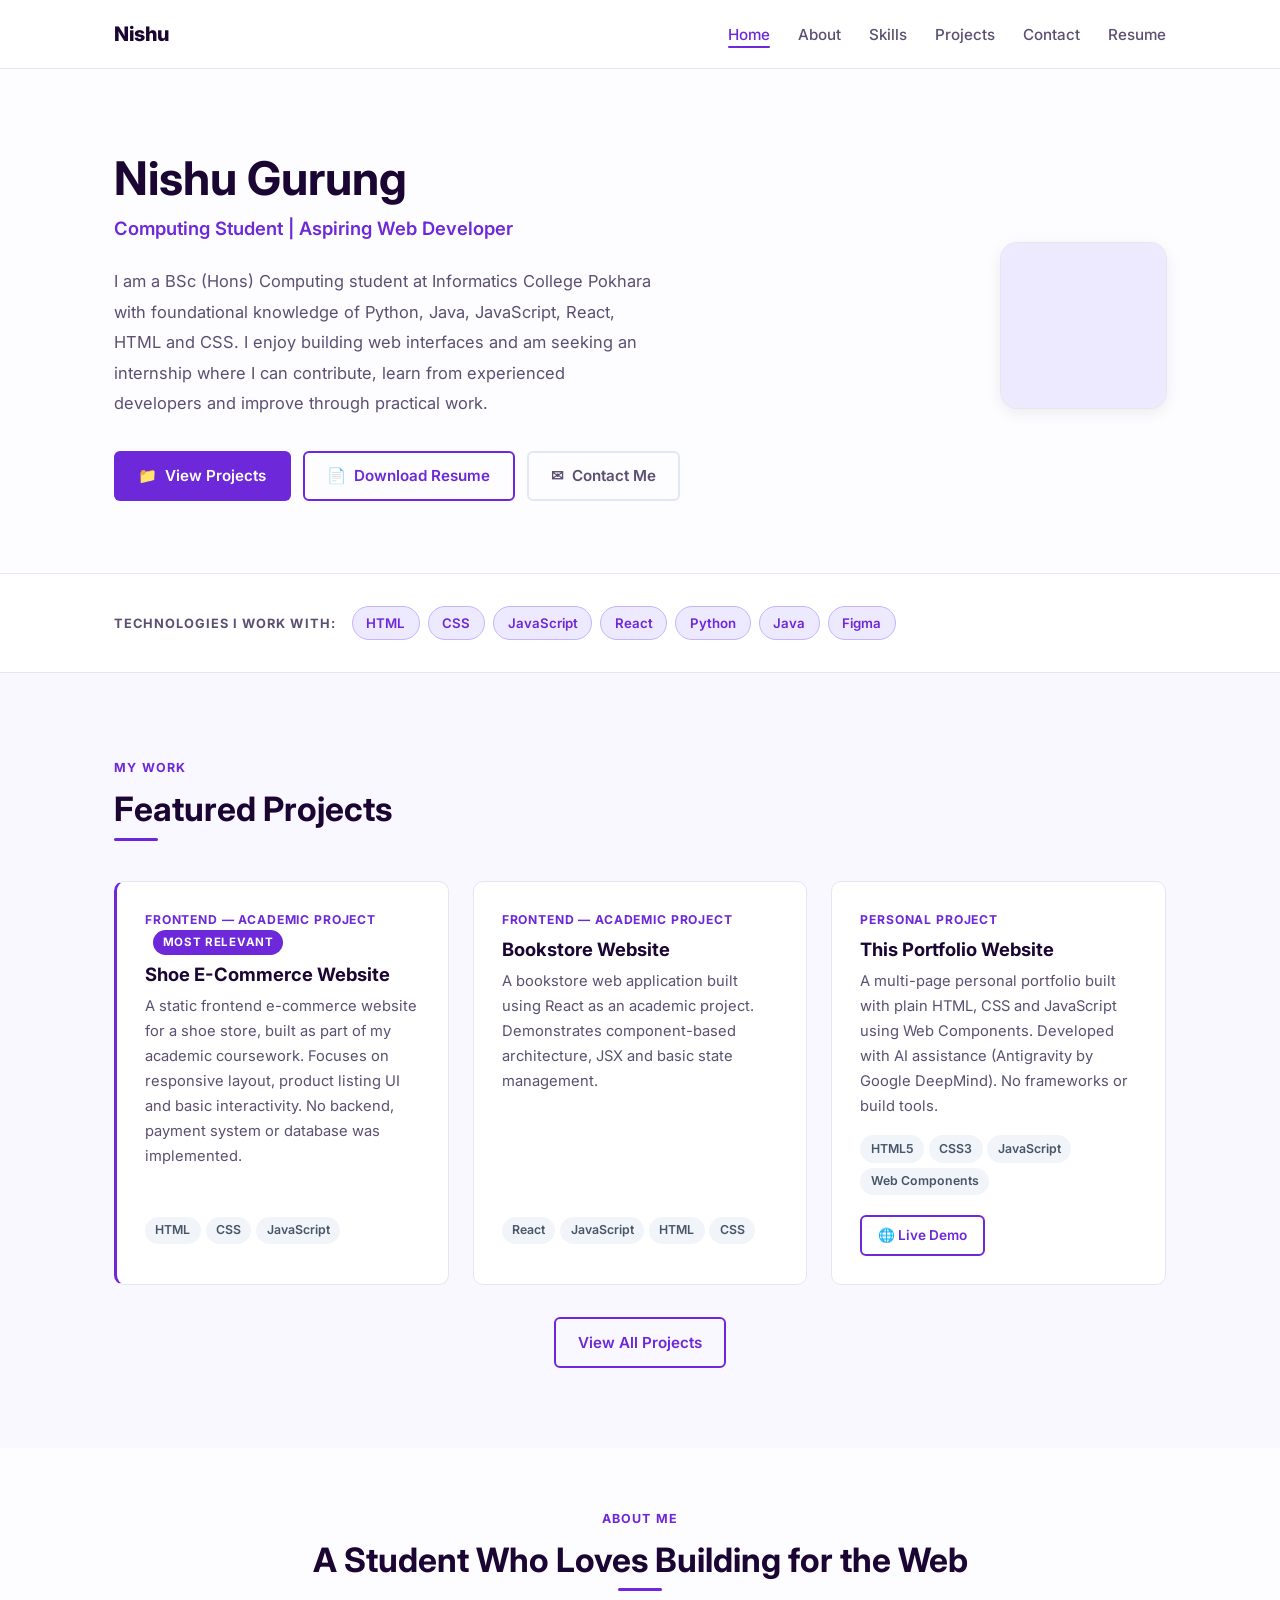
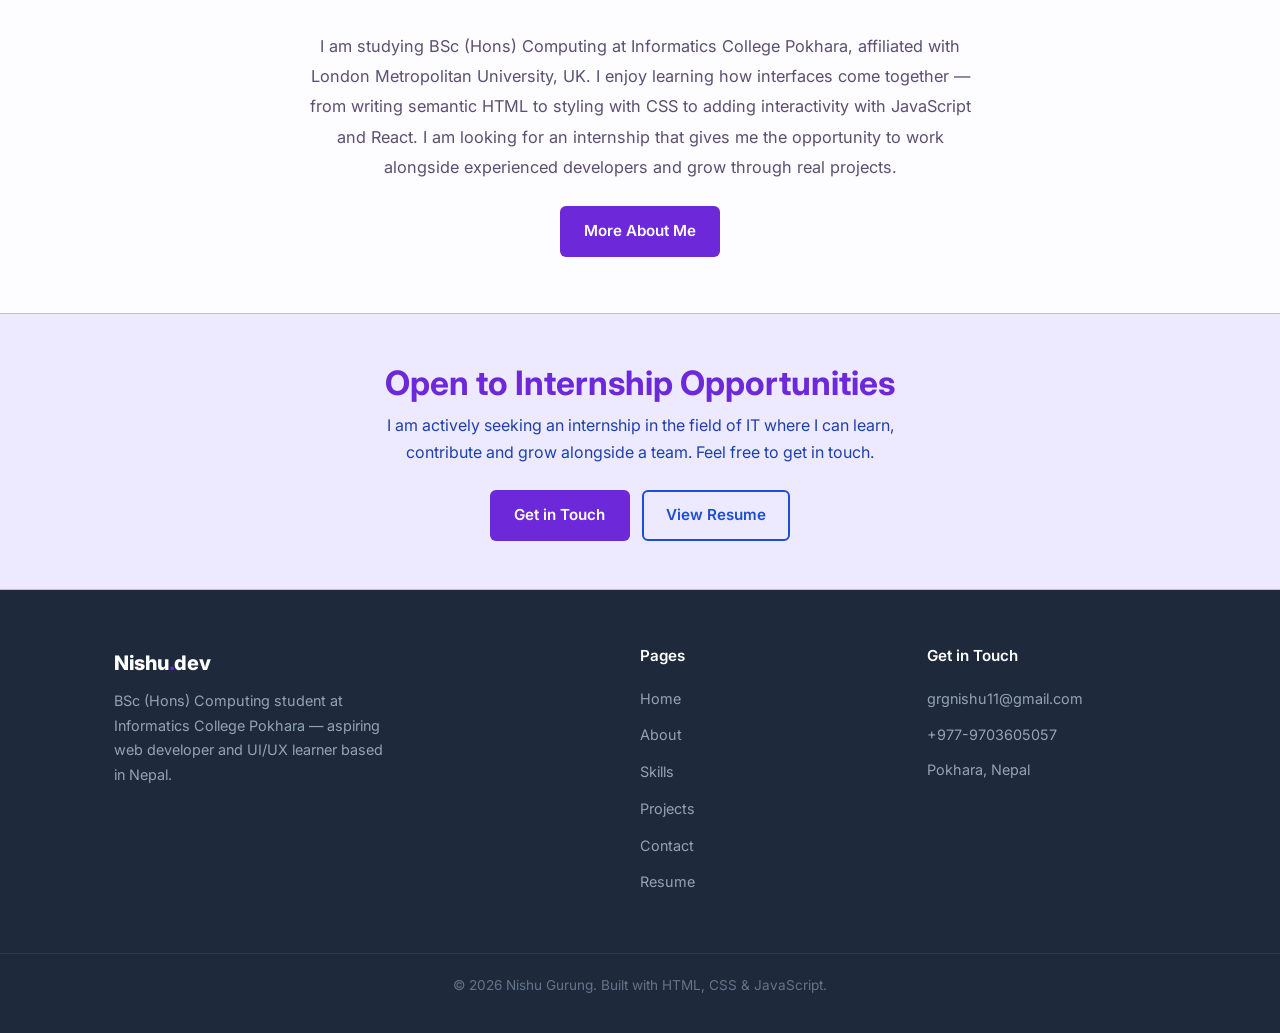
==== commit 73dabec3: "making changes to landing page" ====
--- a/index.html
+++ b/index.html
@@ -3,7 +3,7 @@
 <head>
     <meta charset="UTF-8">
     <meta name="viewport" content="width=device-width, initial-scale=1.0">
-    <meta name="description" content="Nishu Gurung — BSc (Hons) Computing student at Informatics College Pokhara, aspiring web developer seeking a frontend or UI/UX internship.">
+    <meta name="description" content="Nishu Gurung — BSc (Hons) Computing student at Informatics College Pokhara, Aspiring Web Developer.">
     <title>Nishu Gurung | Computing Student & Aspiring Web Developer</title>
 
     <link rel="preconnect" href="https://fonts.googleapis.com">
@@ -20,7 +20,7 @@
             <div class="container">
                 <div class="hero-inner">
                     <div class="hero-text">
-                        <span class="badge">Available for Internship</span>
+                        
                         <h1>Nishu Gurung</h1>
                         <p class="hero-subtitle">Computing Student&nbsp;|&nbsp;Aspiring Web Developer</p>
                         <p class="hero-intro">
@@ -51,11 +51,9 @@
                             >
                         -->
                         <div class="profile-img-container">
-                            <div class="avatar-initials" role="img" aria-label="Nishu Gurung — initials avatar">NG</div>
+                            <div class="avatar-initials" role="img" aria-label="Nishu Gurung — initials avatar"></div>
                         </div>
-                        <p style="font-size:.75rem; color:var(--text-muted); text-align:center; margin-top:.6rem;">
-                            ↑ Replace with your photo<br>(see HTML comment above)
-                        </p>
+                        
                     </div>
                 </div>
             </div>
@@ -172,7 +170,7 @@
             <div class="container text-center">
                 <h2 style="color:var(--primary); margin-bottom:.5rem;">Open to Internship Opportunities</h2>
                 <p style="color:#1E40AF; max-width:520px; margin:0 auto 1.5rem;">
-                    I am actively seeking a frontend or UI/UX internship where I can learn, contribute
+                    I am actively seeking an internship in the field of IT where I can learn, contribute
                     and grow alongside a team. Feel free to get in touch.
                 </p>
                 <div style="display:flex; gap:.75rem; justify-content:center; flex-wrap:wrap;">
--- a/styles/main.css
+++ b/styles/main.css
@@ -4,19 +4,24 @@
    ========================================================= */
 
 :root {
-    /* Colour tokens */
-    --primary:        #2563EB;   /* blue accent */
-    --primary-hover:  #1D4ED8;
-    --primary-light:  #EFF6FF;
-    --primary-border: #BFDBFE;
-
-    --bg:             #FAFAF9;   /* warm white page */
+    /* ── Royal Purple & Gold Palette ── */
+    --primary:        #6D28D9;   /* royal purple */
+    --primary-hover:  #5B21B6;
+    --primary-light:  #EDE9FE;
+    --primary-border: #C4B5FD;
+
+    --gold:           #C9951A;   /* warm gold accent */
+    --gold-hover:     #A07714;
+    --gold-light:     #FFFBEB;
+    --gold-border:    #FDE68A;
+
+    --bg:             #FDFCFF;   /* very slight lavender white */
     --surface:        #FFFFFF;   /* card / form surfaces */
-    --surface-alt:    #F8FAFC;   /* subtle section tint */
-
-    --text:           #1E293B;   /* body text */
-    --text-muted:     #64748B;   /* secondary / captions */
-    --text-light:     #94A3B8;
+    --surface-alt:    #F9F7FF;   /* subtle purple-tint section bg */
+
+    --text:           #1A0533;   /* deep purple-dark body text */
+    --text-muted:     #5B4F72;   /* secondary / captions */
+    --text-light:     #9C8FB5;
 
     --border:         #E2E8F0;
     --shadow-sm:      0 1px 3px rgba(0,0,0,.05);
